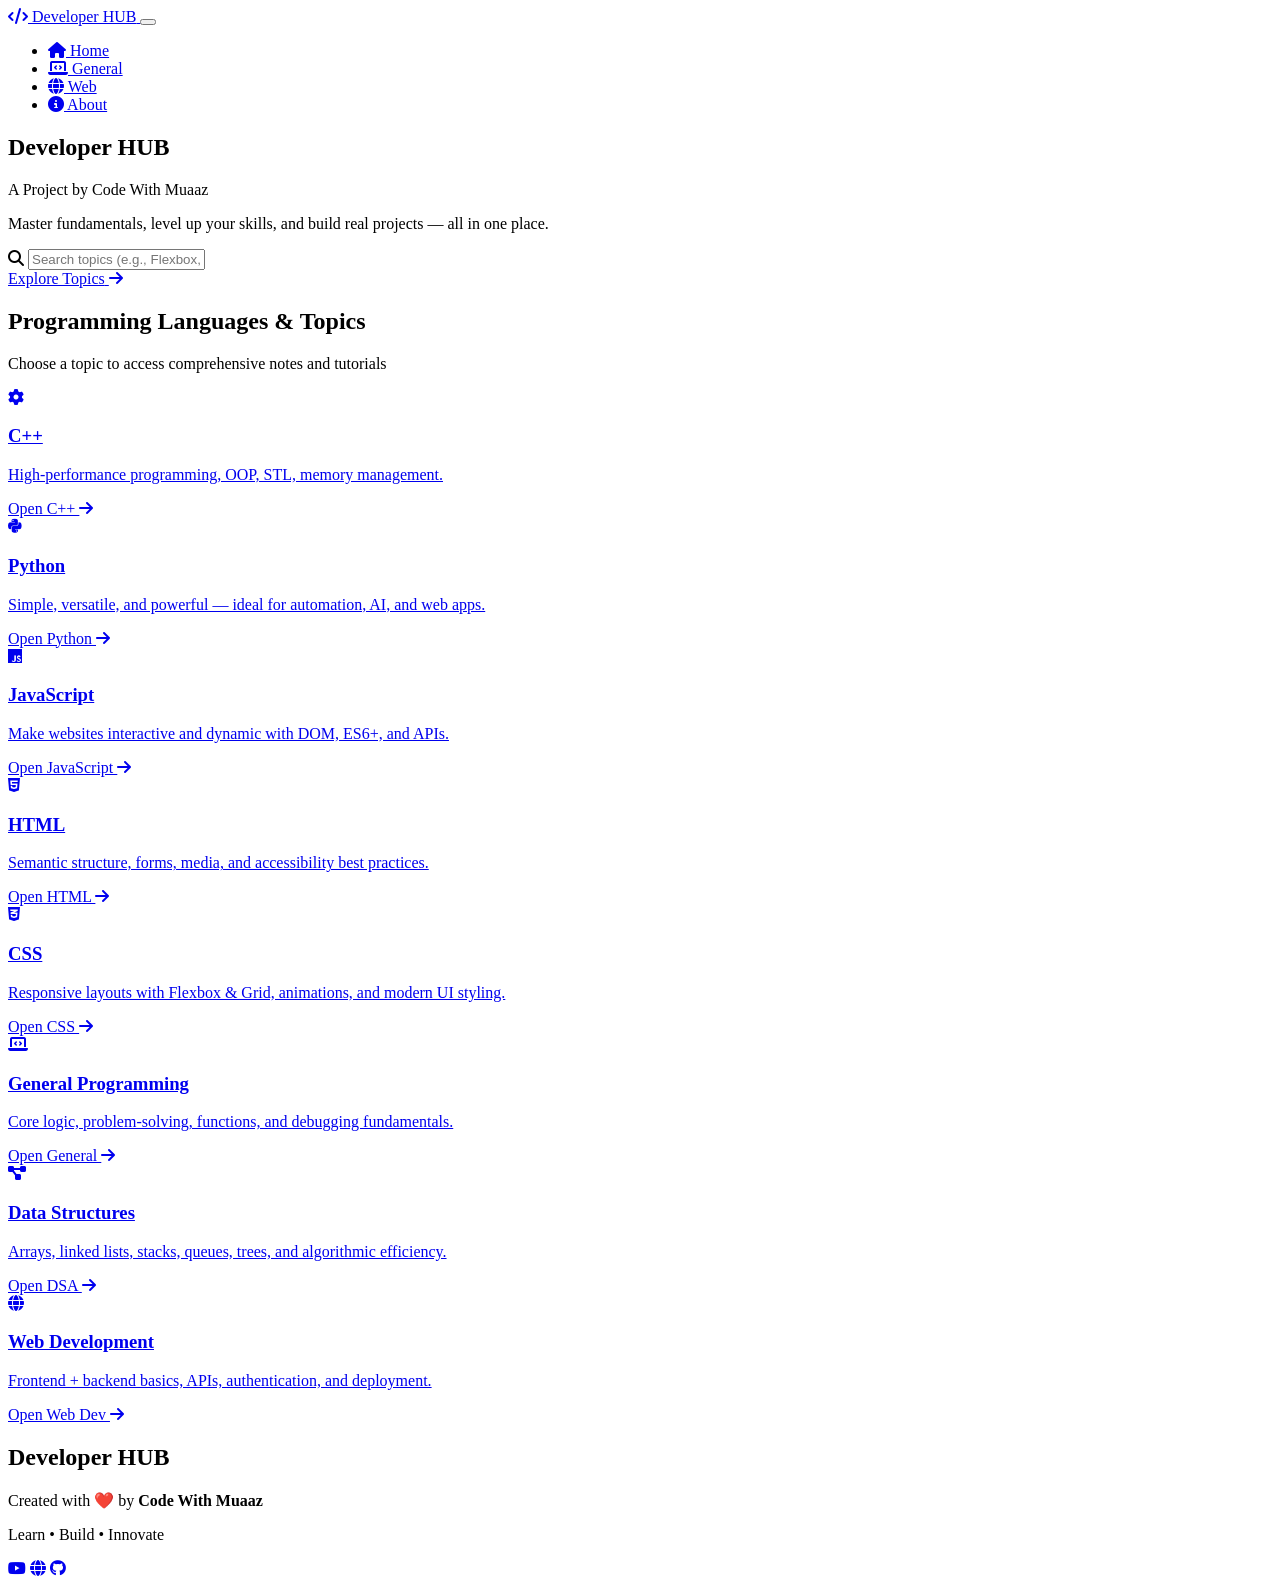
==== index.html @ 68609be3 "Add files via upload" ====
<!DOCTYPE html>
<html lang="en">
<head>
  <meta charset="UTF-8" />
  <meta name="viewport" content="width=device-width, initial-scale=1.0"/>
  <title>Developer HUB — Home</title>
  <link rel="stylesheet" href="/CSS/style.css"/>
  <link rel="preconnect" href="https://fonts.googleapis.com">
  <link href="https://fonts.googleapis.com/css2?family=Inter:wght@400;600;700;800&display=swap" rel="stylesheet">
  <link rel="stylesheet" href="https://cdnjs.cloudflare.com/ajax/libs/font-awesome/6.5.0/css/all.min.css"/>
  <link rel="shortcut icon" href="https://codewithmuaaz.online/Favicon.ico" type="image/x-icon">
</head>
<body>
  <!-- Navbar -->
  <header class="site-header">
    <nav class="nav">
      <a class="logo" href="/index.html">
        <span class="logo-icon"><i class="fas fa-code"></i></span>
        <span>Developer HUB</span>
      </a>
      <button class="menu-toggle" id="menuToggle" aria-label="Toggle Menu">
        <span></span><span></span><span></span>
      </button>
      <ul class="nav-links" id="navLinks" data-active="home">
        <li><a class="active" href="/index.html"><i class="fas fa-home"></i> Home</a></li>
        <li><a href="/HTML/general.html"><i class="fas fa-laptop-code"></i> General</a></li>
        <li><a href="/HTML/web.html"><i class="fas fa-globe"></i> Web</a></li>
        <li><a href="about:blank" onclick="return false;"><i class="fas fa-info-circle"></i> About</a></li>
      </ul>
    </nav>
  </header>

  <!-- Hero -->
  <section class="hero">
    <h1>Developer HUB</h1>
    <p class="subtitle">A Project by Code With Muaaz</p>
    <p class="description">Master fundamentals, level up your skills, and build real projects — all in one place.</p>

    <div class="search-container">
      <i class="fas fa-search search-icon"></i>
      <input type="text" id="searchInput" placeholder="Search topics (e.g., Flexbox, Arrays, Forms)…"/>
    </div>

    <a class="cta-button" href="#topics"><span>Explore Topics</span> <i class="fas fa-arrow-right"></i></a>
  </section>

  <!-- Topics -->
  <main id="topics" class="container">
    <h2 class="section-title">Programming Languages & Topics</h2>
    <p class="section-subtitle">Choose a topic to access comprehensive notes and tutorials</p>

    <div class="topics-grid" id="topicsGrid">

      <a class="topic-card" href="/HTML/cpp.html">
        <div class="topic-icon"><i class="fas fa-cog"></i></div>
        <h3>C++</h3>
        <p>High-performance programming, OOP, STL, memory management.</p>
        <span class="topic-badge">Open C++ <i class="fas fa-arrow-right"></i></span>
      </a>

      <a class="topic-card" href="/HTML/python.html">
        <div class="topic-icon"><i class="fab fa-python"></i></div>
        <h3>Python</h3>
        <p>Simple, versatile, and powerful — ideal for automation, AI, and web apps.</p>
        <span class="topic-badge">Open Python <i class="fas fa-arrow-right"></i></span>
      </a>

      <a class="topic-card" href="/HTML/js.html">
        <div class="topic-icon"><i class="fab fa-js"></i></div>
        <h3>JavaScript</h3>
        <p>Make websites interactive and dynamic with DOM, ES6+, and APIs.</p>
        <span class="topic-badge">Open JavaScript <i class="fas fa-arrow-right"></i></span>
      </a>

      <a class="topic-card" href="/HTML/html.html">
        <div class="topic-icon"><i class="fab fa-html5"></i></div>
        <h3>HTML</h3>
        <p>Semantic structure, forms, media, and accessibility best practices.</p>
        <span class="topic-badge">Open HTML <i class="fas fa-arrow-right"></i></span>
      </a>

      <a class="topic-card" href="/HTML/css.html">
        <div class="topic-icon"><i class="fab fa-css3-alt"></i></div>
        <h3>CSS</h3>
        <p>Responsive layouts with Flexbox & Grid, animations, and modern UI styling.</p>
        <span class="topic-badge">Open CSS <i class="fas fa-arrow-right"></i></span>
      </a>

      <a class="topic-card" href="/HTML/general.html">
        <div class="topic-icon"><i class="fas fa-laptop-code"></i></div>
        <h3>General Programming</h3>
        <p>Core logic, problem-solving, functions, and debugging fundamentals.</p>
        <span class="topic-badge">Open General <i class="fas fa-arrow-right"></i></span>
      </a>

      <a class="topic-card" href="/HTML/dsa.html">
        <div class="topic-icon"><i class="fas fa-project-diagram"></i></div>
        <h3>Data Structures</h3>
        <p>Arrays, linked lists, stacks, queues, trees, and algorithmic efficiency.</p>
        <span class="topic-badge">Open DSA <i class="fas fa-arrow-right"></i></span>
      </a>

      <a class="topic-card" href="/HTML/web.html">
        <div class="topic-icon"><i class="fas fa-globe"></i></div>
        <h3>Web Development</h3>
        <p>Frontend + backend basics, APIs, authentication, and deployment.</p>
        <span class="topic-badge">Open Web Dev <i class="fas fa-arrow-right"></i></span>
      </a>

    </div>
  </main>

  <!-- Footer -->
  <footer class="footer">
    <h2 class="footer-brand">Developer HUB</h2>
    <p>Created with ❤️ by <strong>Code With Muaaz</strong></p>
    <p>Learn • Build • Innovate</p>
    <div class="social-links">
      <a href="https://www.youtube.com/@codewithmuaaz" target="_blank"><i class="fab fa-youtube"></i></a>
      <a href="https://codewithmuaaz.online" target="_blank"><i class="fas fa-globe"></i></a>
      <a href="https://github.com/codewithmuaaz" target="_blank"><i class="fab fa-github"></i></a>
    </div>
  </footer>

  <script src="/Js/script.js"></script>
</body>
</html>
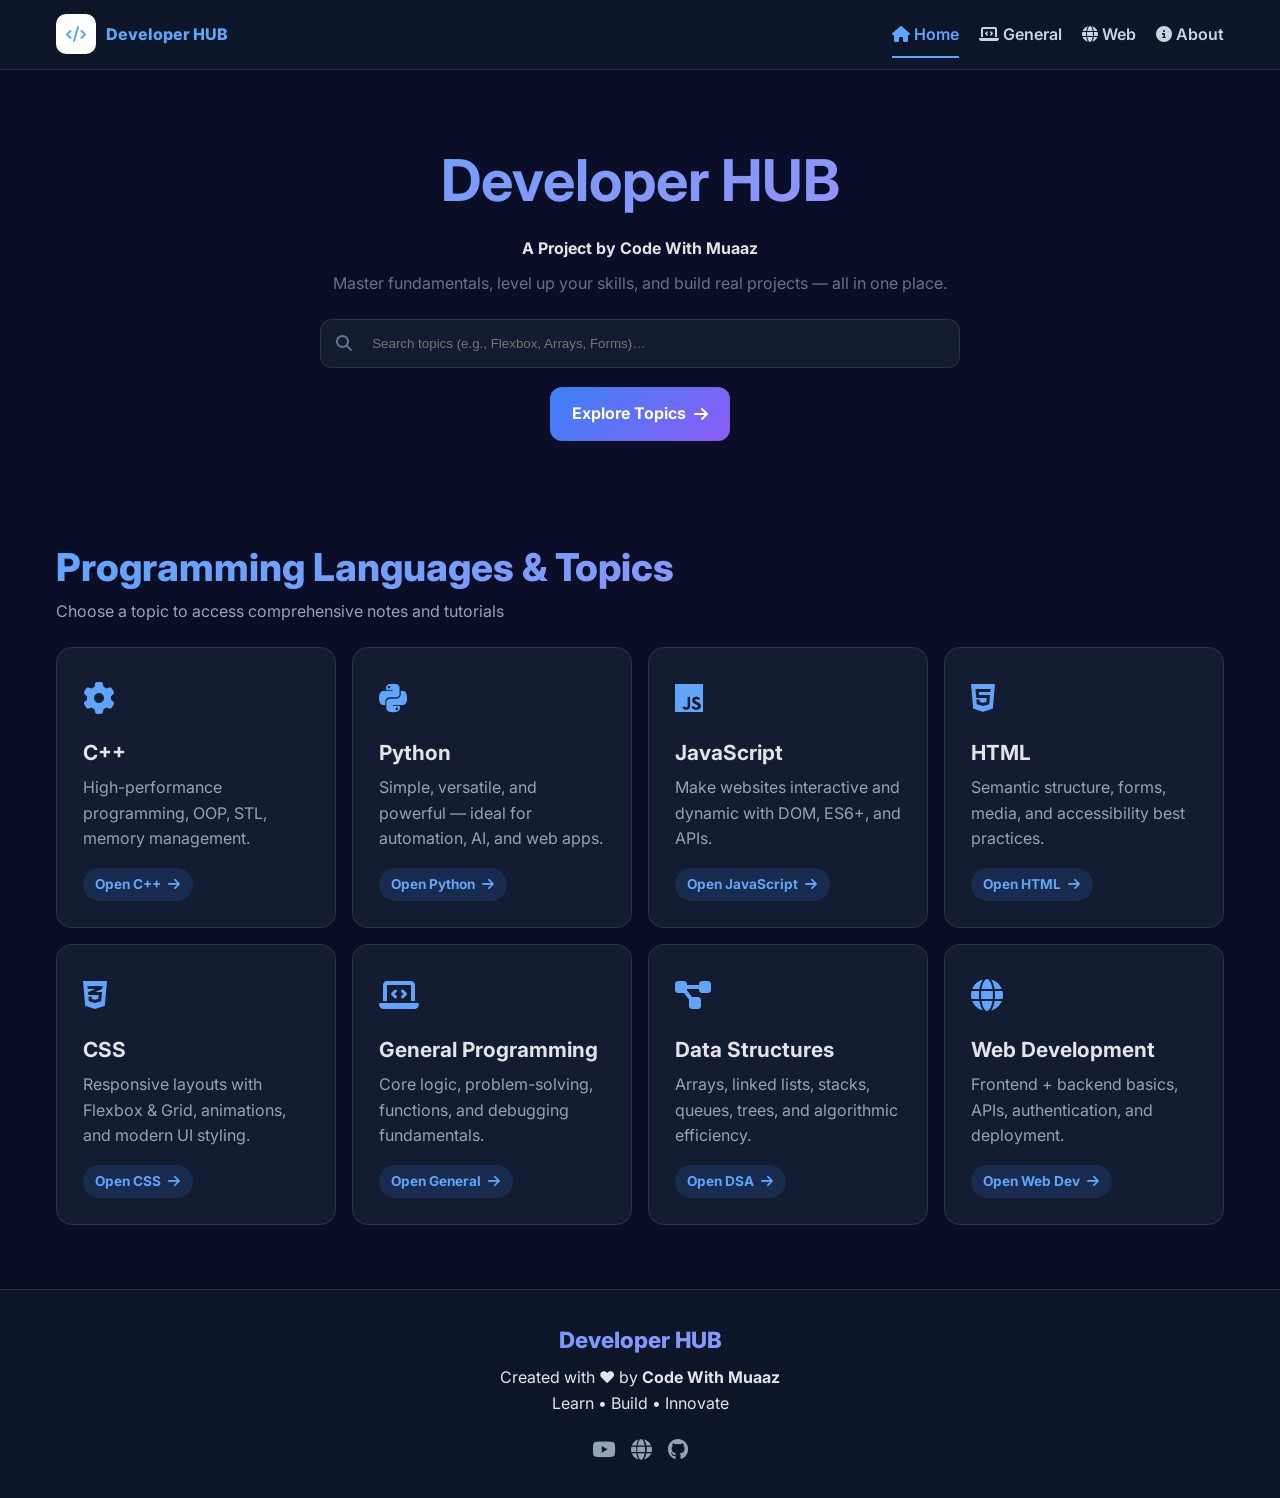
==== commit 52c373af: "Update index.html" ====
--- a/index.html
+++ b/index.html
@@ -4,17 +4,24 @@
   <meta charset="UTF-8" />
   <meta name="viewport" content="width=device-width, initial-scale=1.0"/>
   <title>Developer HUB — Home</title>
-  <link rel="stylesheet" href="/CSS/style.css"/>
+
+  <!-- CSS -->
+  <link rel="stylesheet" href="CSS/style.css"/>
+
+  <!-- Google Fonts -->
   <link rel="preconnect" href="https://fonts.googleapis.com">
   <link href="https://fonts.googleapis.com/css2?family=Inter:wght@400;600;700;800&display=swap" rel="stylesheet">
+
+  <!-- Font Awesome -->
   <link rel="stylesheet" href="https://cdnjs.cloudflare.com/ajax/libs/font-awesome/6.5.0/css/all.min.css"/>
+
   <link rel="shortcut icon" href="https://codewithmuaaz.online/Favicon.ico" type="image/x-icon">
 </head>
 <body>
   <!-- Navbar -->
   <header class="site-header">
     <nav class="nav">
-      <a class="logo" href="/index.html">
+      <a class="logo" href="index.html">
         <span class="logo-icon"><i class="fas fa-code"></i></span>
         <span>Developer HUB</span>
       </a>
@@ -22,9 +29,9 @@
         <span></span><span></span><span></span>
       </button>
       <ul class="nav-links" id="navLinks" data-active="home">
-        <li><a class="active" href="/index.html"><i class="fas fa-home"></i> Home</a></li>
-        <li><a href="/HTML/general.html"><i class="fas fa-laptop-code"></i> General</a></li>
-        <li><a href="/HTML/web.html"><i class="fas fa-globe"></i> Web</a></li>
+        <li><a class="active" href="index.html"><i class="fas fa-home"></i> Home</a></li>
+        <li><a href="HTML/general.html"><i class="fas fa-laptop-code"></i> General</a></li>
+        <li><a href="HTML/web.html"><i class="fas fa-globe"></i> Web</a></li>
         <li><a href="about:blank" onclick="return false;"><i class="fas fa-info-circle"></i> About</a></li>
       </ul>
     </nav>
@@ -51,56 +58,56 @@
 
     <div class="topics-grid" id="topicsGrid">
 
-      <a class="topic-card" href="/HTML/cpp.html">
+      <a class="topic-card" href="HTML/cpp.html">
         <div class="topic-icon"><i class="fas fa-cog"></i></div>
         <h3>C++</h3>
         <p>High-performance programming, OOP, STL, memory management.</p>
         <span class="topic-badge">Open C++ <i class="fas fa-arrow-right"></i></span>
       </a>
 
-      <a class="topic-card" href="/HTML/python.html">
+      <a class="topic-card" href="HTML/python.html">
         <div class="topic-icon"><i class="fab fa-python"></i></div>
         <h3>Python</h3>
         <p>Simple, versatile, and powerful — ideal for automation, AI, and web apps.</p>
         <span class="topic-badge">Open Python <i class="fas fa-arrow-right"></i></span>
       </a>
 
-      <a class="topic-card" href="/HTML/js.html">
+      <a class="topic-card" href="HTML/js.html">
         <div class="topic-icon"><i class="fab fa-js"></i></div>
         <h3>JavaScript</h3>
         <p>Make websites interactive and dynamic with DOM, ES6+, and APIs.</p>
         <span class="topic-badge">Open JavaScript <i class="fas fa-arrow-right"></i></span>
       </a>
 
-      <a class="topic-card" href="/HTML/html.html">
+      <a class="topic-card" href="HTML/html.html">
         <div class="topic-icon"><i class="fab fa-html5"></i></div>
         <h3>HTML</h3>
         <p>Semantic structure, forms, media, and accessibility best practices.</p>
         <span class="topic-badge">Open HTML <i class="fas fa-arrow-right"></i></span>
       </a>
 
-      <a class="topic-card" href="/HTML/css.html">
+      <a class="topic-card" href="HTML/css.html">
         <div class="topic-icon"><i class="fab fa-css3-alt"></i></div>
         <h3>CSS</h3>
         <p>Responsive layouts with Flexbox & Grid, animations, and modern UI styling.</p>
         <span class="topic-badge">Open CSS <i class="fas fa-arrow-right"></i></span>
       </a>
 
-      <a class="topic-card" href="/HTML/general.html">
+      <a class="topic-card" href="HTML/general.html">
         <div class="topic-icon"><i class="fas fa-laptop-code"></i></div>
         <h3>General Programming</h3>
         <p>Core logic, problem-solving, functions, and debugging fundamentals.</p>
         <span class="topic-badge">Open General <i class="fas fa-arrow-right"></i></span>
       </a>
 
-      <a class="topic-card" href="/HTML/dsa.html">
+      <a class="topic-card" href="HTML/dsa.html">
         <div class="topic-icon"><i class="fas fa-project-diagram"></i></div>
         <h3>Data Structures</h3>
         <p>Arrays, linked lists, stacks, queues, trees, and algorithmic efficiency.</p>
         <span class="topic-badge">Open DSA <i class="fas fa-arrow-right"></i></span>
       </a>
 
-      <a class="topic-card" href="/HTML/web.html">
+      <a class="topic-card" href="HTML/web.html">
         <div class="topic-icon"><i class="fas fa-globe"></i></div>
         <h3>Web Development</h3>
         <p>Frontend + backend basics, APIs, authentication, and deployment.</p>
@@ -122,6 +129,7 @@
     </div>
   </footer>
 
-  <script src="/Js/script.js"></script>
+  <!-- JS -->
+  <script src="Js/script.js"></script>
 </body>
 </html>
--- a/CSS/style.css
+++ b/CSS/style.css
@@ -0,0 +1,154 @@
+/* Base */
+* { box-sizing: border-box; margin: 0; padding: 0; }
+:root{
+  --bg: #0a0e27;
+  --panel: rgba(30,41,59,.55);
+  --panel-strong: rgba(30,41,59,.85);
+  --text: #e4e4e7;
+  --muted: #94a3b8;
+  --line: rgba(255,255,255,.1);
+  --primary: #60a5fa;
+  --secondary: #a78bfa;
+  --radius: 14px;
+}
+html,body{height:100%}
+body{
+  font-family: 'Inter', system-ui, -apple-system, Segoe UI, Roboto, sans-serif;
+  background: var(--bg);
+  color: var(--text);
+  line-height: 1.6;
+}
+
+/* Header / Nav */
+.site-header{
+  position: sticky; top: 0; z-index: 1000;
+  background: rgba(15,23,42,.96);
+  border-bottom: 1px solid var(--line);
+  backdrop-filter: blur(10px);
+}
+.nav{
+  max-width: 1200px; margin: 0 auto; padding: .9rem 1rem;
+  display:flex; align-items:center; justify-content:space-between; gap:1rem;
+}
+.logo{ display:flex; align-items:center; gap:.6rem; color:var(--primary); text-decoration:none; font-weight:800; }
+.logo-icon{
+  width:40px; height:40px; border-radius:10px;
+  display:grid; place-items:center; background: linear-gradient(135deg, #ffffff, #ffffff);
+}
+.nav-links{ list-style:none; display:flex; gap:1.25rem; }
+.nav-links a{
+  color:#cbd5e1; text-decoration:none; font-weight:600; padding:.5rem 0; position:relative; transition:.25s;
+}
+.nav-links a:hover{ color:var(--primary); }
+.nav-links a.active{ color:var(--primary); }
+.nav-links a.active::after, .nav-links a:hover::after{
+  content:""; position:absolute; left:0; bottom:-6px; height:2px; width:100%; background:var(--primary);
+}
+
+/* Mobile menu */
+.menu-toggle{ display:none; background:transparent; border:0; cursor:pointer; }
+.menu-toggle span{ display:block; width:24px; height:3px; background:#cbd5e1; margin:5px 0; transition:.3s; border-radius:3px; }
+
+/* Hero */
+.hero{ max-width: 1200px; margin: 0 auto; padding: 4rem 1rem; text-align:center; }
+.hero h1{
+  font-size: clamp(2rem, 6vw, 3.6rem);
+  background: linear-gradient(135deg, var(--primary), var(--secondary));
+  -webkit-background-clip:text; background-clip:text; color:transparent; margin-bottom:.6rem;
+}
+.subtitle{ color: var(--text); font-weight:700; }
+.description{ color: #64748b; max-width: 700px; margin:.6rem auto 1.4rem; }
+
+.search-container{ max-width:640px; margin:1.2rem auto 0; position:relative; }
+.search-container input{
+  width:100%; padding:1rem 1rem 1rem 3.2rem; border-radius:12px; border:1px solid var(--line);
+  background: var(--panel); color: var(--text);
+}
+.search-container input:focus{ outline:none; border-color: var(--primary); background: var(--panel-strong); }
+.search-icon{ position:absolute; left:1rem; top:50%; transform:translateY(-50%); color:#64748b; }
+
+.cta-button{
+  margin-top:1.2rem; display:inline-flex; align-items:center; gap:.5rem;
+  padding: .9rem 1.4rem; border-radius:12px; border:0; cursor:pointer; text-decoration:none; color:#fff;
+  background: linear-gradient(135deg, #3b82f6, #8b5cf6); font-weight:700; transition:.25s;
+}
+.cta-button:hover{ transform: translateY(-2px); box-shadow: 0 10px 30px rgba(59,130,246,.4); }
+
+/* Container & sections */
+.container{ max-width:1200px; margin:0 auto; padding:2rem 1rem; }
+.section-title{
+  font-size: clamp(1.8rem, 4vw, 2.4rem); font-weight:800;
+  background: linear-gradient(135deg, var(--primary), var(--secondary));
+  -webkit-background-clip:text; background-clip:text; color:transparent;
+}
+.section-subtitle{ color: var(--muted); margin-bottom:1.4rem; }
+
+.topics-grid{
+  display:grid; grid-template-columns: repeat(auto-fit,minmax(260px,1fr)); gap:1rem; margin-top:.6rem;
+}
+.topic-card{
+  display:block; padding:1.6rem; border-radius:16px; border:1px solid var(--line);
+  background: var(--panel); transition:.25s; text-decoration:none; color:var(--text); position:relative; overflow:hidden;
+}
+.topic-card:hover{ transform: translateY(-6px); border-color: rgba(96,165,250,.55); background: var(--panel-strong); }
+.topic-card::before{
+  content:""; position:absolute; inset:auto 0 0 0; height:4px; background: linear-gradient(90deg,#3b82f6,#8b5cf6);
+  transform: scaleX(0); transform-origin:left; transition:.25s;
+}
+.topic-card:hover::before{ transform: scaleX(1); }
+.topic-icon{ font-size:2rem; color:var(--primary); margin-bottom:.7rem; }
+.topic-card h3{ font-size:1.3rem; margin-bottom:.4rem; }
+.topic-card p{ color: var(--muted); }
+.topic-badge{
+  display:inline-flex; align-items:center; gap:.4rem; margin-top:1rem;
+  font-size:.85rem; color: var(--primary); background: rgba(59,130,246,.15);
+  padding:.35rem .8rem; border-radius:999px; font-weight:700;
+}
+
+/* Content pages */
+.content-header{
+  max-width:1200px; margin: 1.5rem auto 0; padding:2rem 1rem; text-align:center;
+  background: var(--panel); border:1px solid var(--line); border-radius:16px;
+}
+.content-header h1{ font-size: clamp(1.8rem,4vw,2.6rem); }
+.muted{ color: var(--muted); }
+
+.content-section{
+  background: var(--panel); border:1px solid var(--line); border-radius:16px;
+  padding:1.4rem; margin-bottom:1.2rem;
+}
+.content-section h2{ color: var(--primary); display:flex; align-items:center; gap:.6rem; }
+.content-section h3{ margin:1rem 0 .5rem; }
+.content-section ul{ margin-left:1.2rem; }
+.content-section li{ margin:.5rem 0; }
+
+.code-block{
+  background:#0f172a; border:1px solid var(--line); border-radius:10px;
+  padding:1rem; overflow:auto; color:#cbd5e1; font-family: ui-monospace, "SFMono-Regular", Menlo, Consolas, monospace; font-size:.95rem;
+}
+.info-box{
+  background: rgba(59,130,246,.12); border-left:4px solid #3b82f6;
+  border-radius:10px; padding:1rem; margin-top:1rem;
+}
+
+/* Footer */
+.footer{
+  margin-top:2rem; padding:2rem 1rem; text-align:center; background: rgba(15,23,42,.96); border-top:1px solid var(--line);
+}
+.footer-brand{
+  font-size:1.4rem; font-weight:800;
+  background: linear-gradient(135deg, var(--primary), var(--secondary));
+  -webkit-background-clip:text; background-clip:text; color:transparent; margin-bottom:.5rem;
+}
+.social-links{ display:flex; gap:1rem; justify-content:center; margin-top:1rem; }
+.social-links a{ color:#94a3b8; font-size:1.3rem; transition:.25s; }
+.social-links a:hover{ color: var(--primary); transform: translateY(-3px); }
+
+/* Responsive nav */
+@media (max-width: 860px){
+  .menu-toggle{ display:block; }
+  .nav-links{ position: fixed; inset: 64px 0 auto 0; background: rgba(15,23,42,.98);
+    transform: translateY(-149%); transition: transform .3s; flex-direction: column; gap:1.2rem; padding:1rem 1.2rem; border-bottom:1px solid var(--line);
+  }
+  .nav-links.open{ transform: translateY(0); }
+}
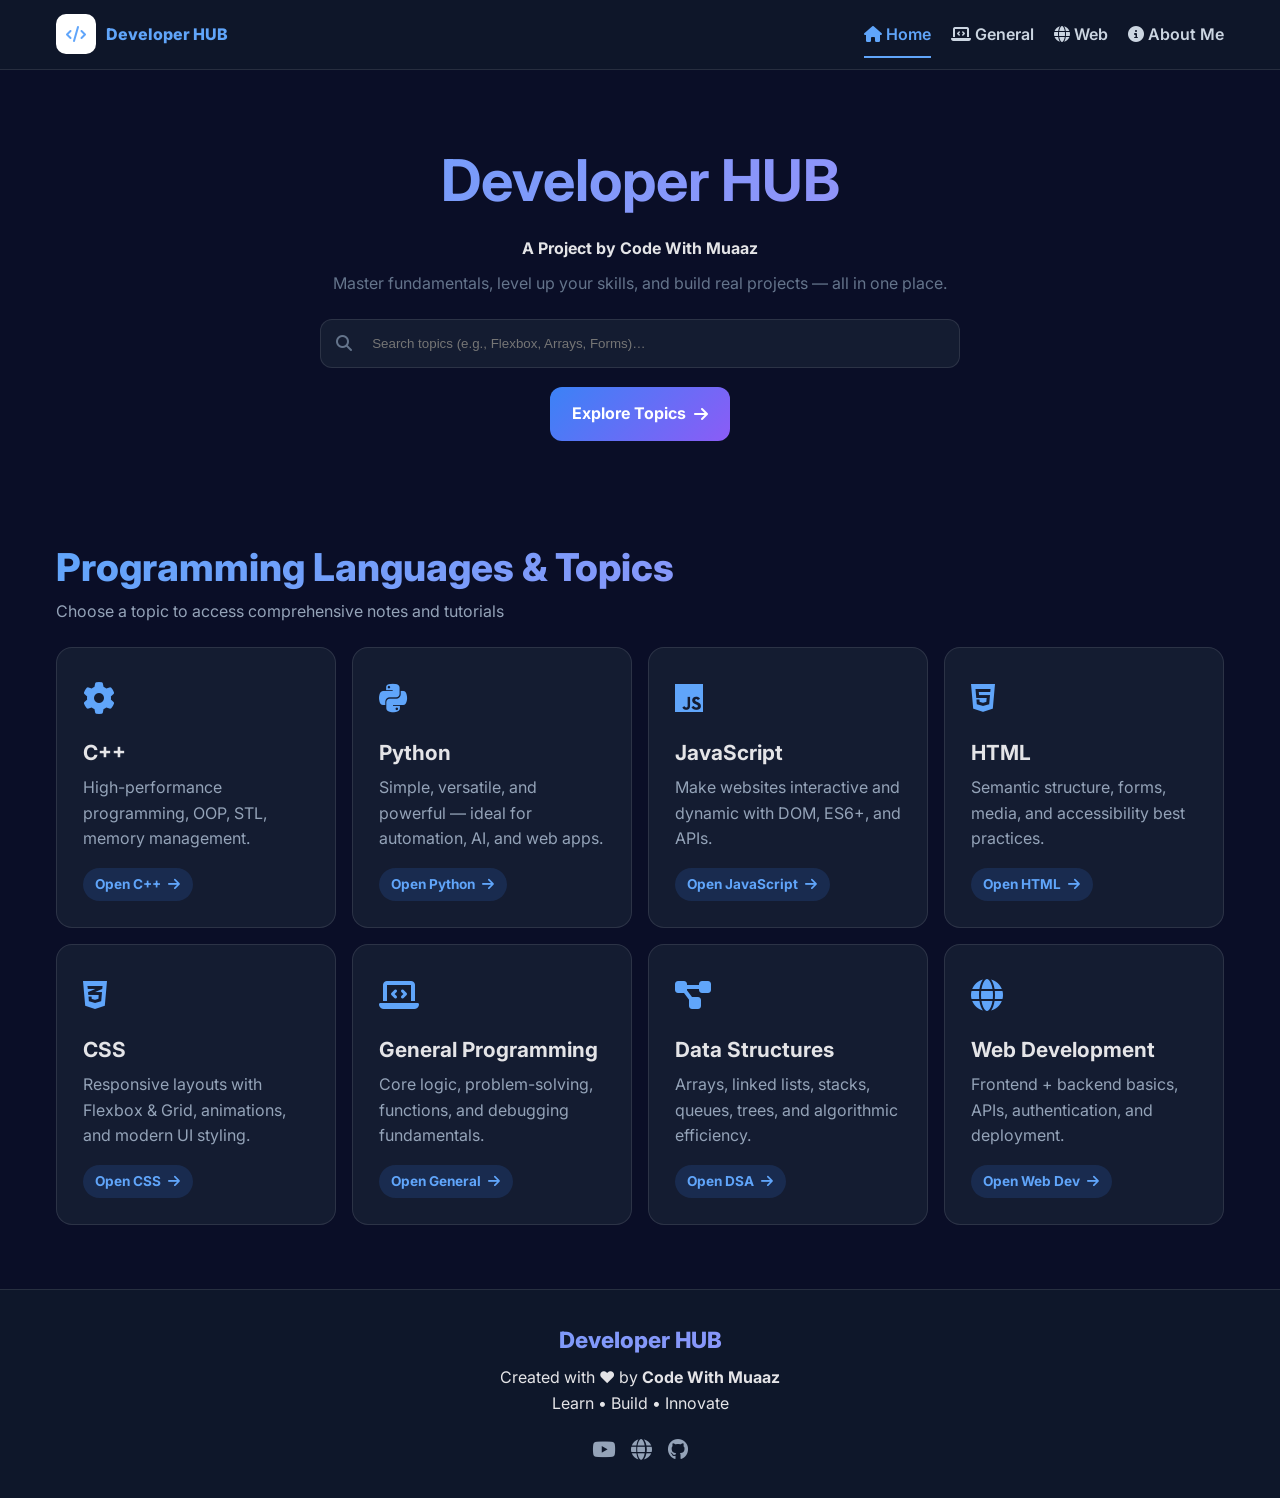
==== commit 957cef18: "Update index.html" ====
--- a/index.html
+++ b/index.html
@@ -32,7 +32,7 @@
         <li><a class="active" href="index.html"><i class="fas fa-home"></i> Home</a></li>
         <li><a href="HTML/general.html"><i class="fas fa-laptop-code"></i> General</a></li>
         <li><a href="HTML/web.html"><i class="fas fa-globe"></i> Web</a></li>
-        <li><a href="about:blank" onclick="return false;"><i class="fas fa-info-circle"></i> About</a></li>
+        <li><a href="HTML/aboutme.html"><i class="fas fa-info-circle"></i> About Me </a></li>
       </ul>
     </nav>
   </header>
@@ -123,9 +123,9 @@
     <p>Created with ❤️ by <strong>Code With Muaaz</strong></p>
     <p>Learn • Build • Innovate</p>
     <div class="social-links">
-      <a href="https://www.youtube.com/@codewithmuaaz" target="_blank"><i class="fab fa-youtube"></i></a>
+      <a href="https://www.youtube.com/@CodeWithMuaaz-official" target="_blank"><i class="fab fa-youtube"></i></a>
       <a href="https://codewithmuaaz.online" target="_blank"><i class="fas fa-globe"></i></a>
-      <a href="https://github.com/codewithmuaaz" target="_blank"><i class="fab fa-github"></i></a>
+      <a href="https://github.com/MuhammadMuaazAliCODER" target="_blank"><i class="fab fa-github"></i></a>
     </div>
   </footer>
 
